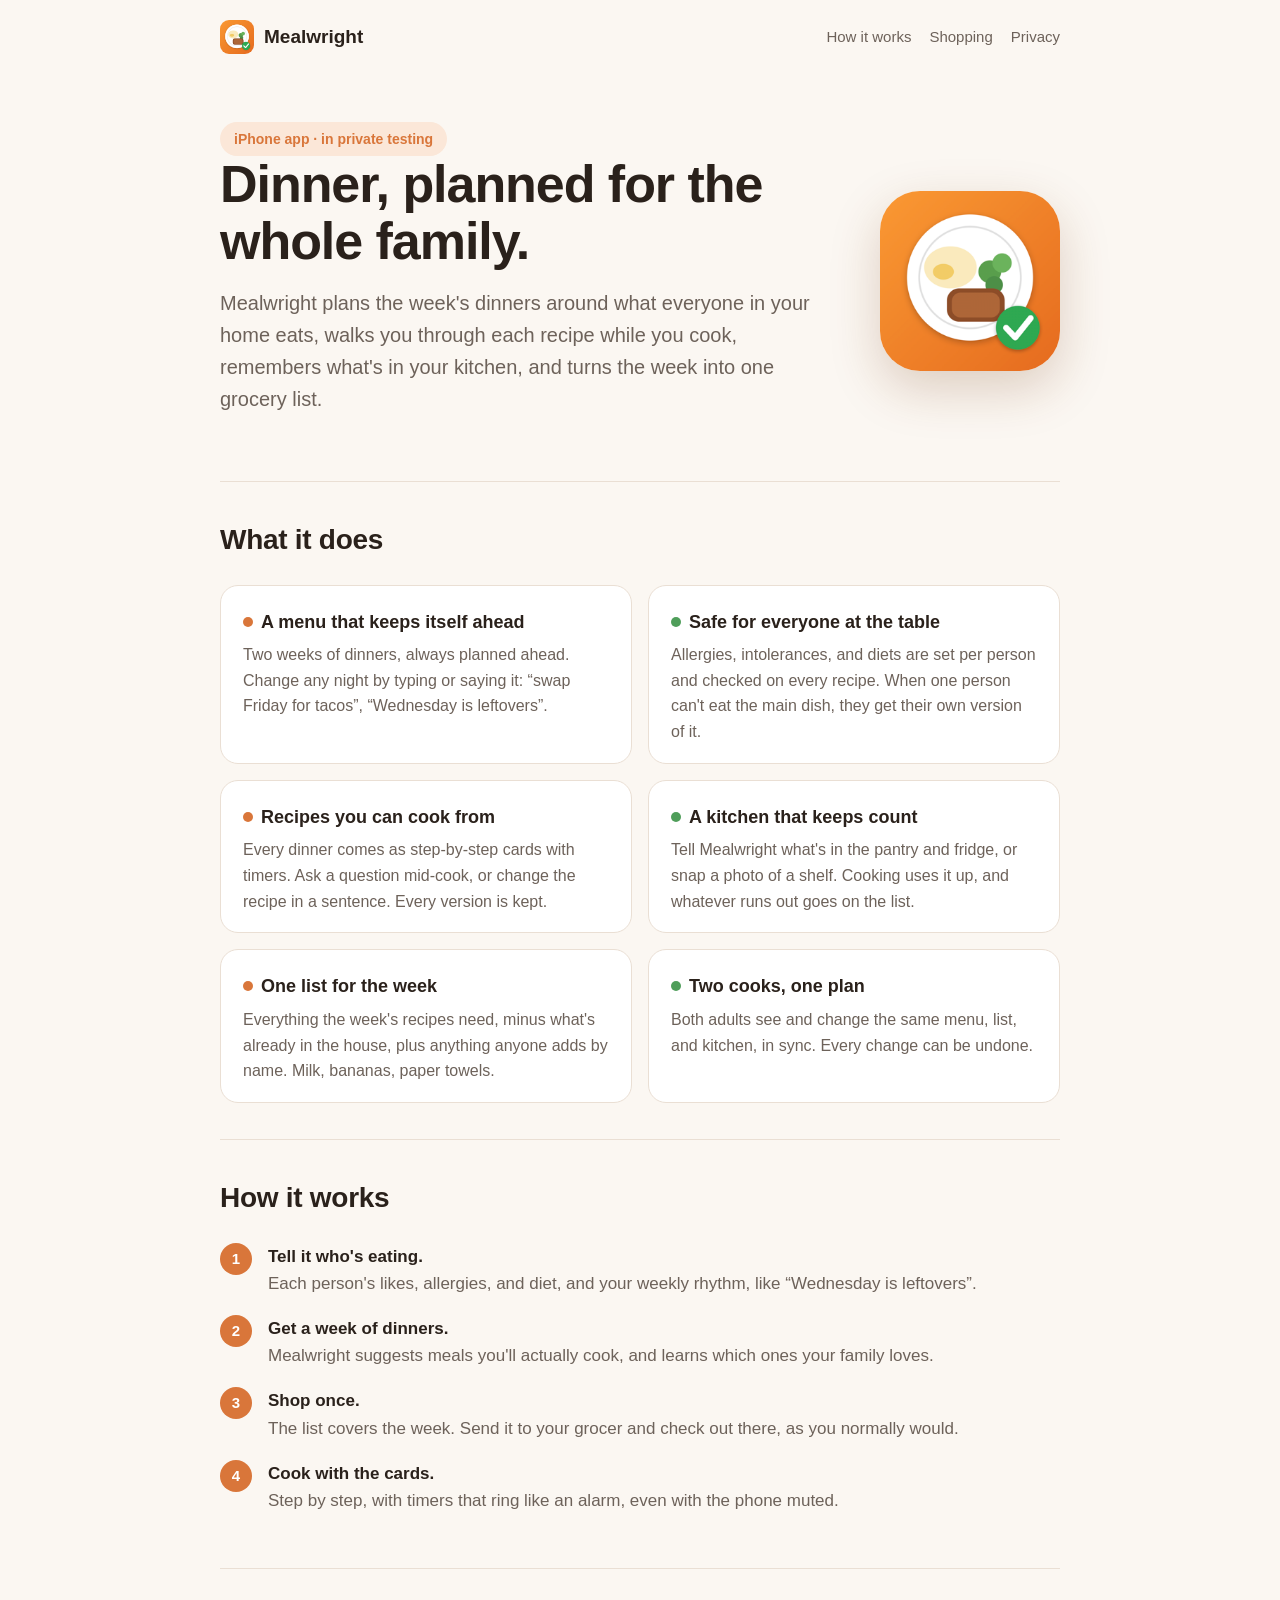
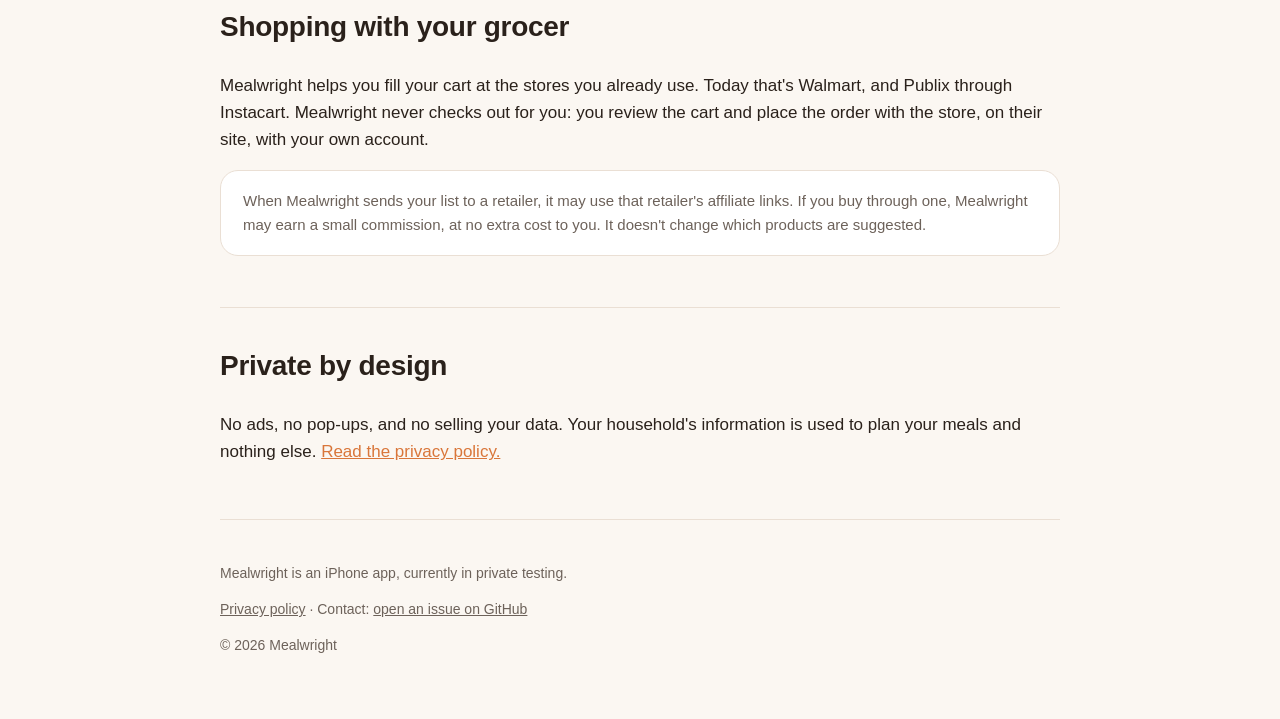
==== index.html @ 7d07ccc9 "Mealwright landing page and privacy policy" ====
<!doctype html>
<html lang="en">
<head>
  <meta charset="utf-8">
  <meta name="viewport" content="width=device-width, initial-scale=1">
  <title>Mealwright — the weeknight dinner planner for families</title>
  <meta name="description" content="Mealwright plans your family's dinners around everyone's tastes and allergies, walks you through each recipe, keeps track of your kitchen, and turns the week into one grocery list.">
  <link rel="icon" href="favicon.png">
  <link rel="stylesheet" href="style.css">
</head>
<body>
  <div class="wrap">
    <header class="top">
      <a class="brand" href="./"><img src="icon-256.png" alt="">Mealwright</a>
      <nav><a class="wide" href="#how">How it works</a><a class="wide" href="#shopping">Shopping</a><a href="privacy.html">Privacy</a></nav>
    </header>

    <main>
      <div class="hero">
        <div>
          <span class="pill">iPhone app · in private testing</span>
          <h1>Dinner, planned for the whole family.</h1>
          <p class="lede">Mealwright plans the week's dinners around what everyone in your home eats, walks you through each recipe while you cook, remembers what's in your kitchen, and turns the week into one grocery list.</p>
        </div>
        <img class="icon" src="icon-256.png" alt="The Mealwright app icon: a dinner plate with a green check mark">
      </div>

      <section>
        <h2>What it does</h2>
        <div class="grid">
          <div class="card"><h3><span class="dot"></span>A menu that keeps itself ahead</h3><p>Two weeks of dinners, always planned ahead. Change any night by typing or saying it: “swap Friday for tacos”, “Wednesday is leftovers”.</p></div>
          <div class="card"><h3><span class="dot green"></span>Safe for everyone at the table</h3><p>Allergies, intolerances, and diets are set per person and checked on every recipe. When one person can't eat the main dish, they get their own version of it.</p></div>
          <div class="card"><h3><span class="dot"></span>Recipes you can cook from</h3><p>Every dinner comes as step-by-step cards with timers. Ask a question mid-cook, or change the recipe in a sentence. Every version is kept.</p></div>
          <div class="card"><h3><span class="dot green"></span>A kitchen that keeps count</h3><p>Tell Mealwright what's in the pantry and fridge, or snap a photo of a shelf. Cooking uses it up, and whatever runs out goes on the list.</p></div>
          <div class="card"><h3><span class="dot"></span>One list for the week</h3><p>Everything the week's recipes need, minus what's already in the house, plus anything anyone adds by name. Milk, bananas, paper towels.</p></div>
          <div class="card"><h3><span class="dot green"></span>Two cooks, one plan</h3><p>Both adults see and change the same menu, list, and kitchen, in sync. Every change can be undone.</p></div>
        </div>
      </section>

      <section id="how">
        <h2>How it works</h2>
        <ol class="steps">
          <li><strong>Tell it who's eating.</strong><span>Each person's likes, allergies, and diet, and your weekly rhythm, like “Wednesday is leftovers”.</span></li>
          <li><strong>Get a week of dinners.</strong><span>Mealwright suggests meals you'll actually cook, and learns which ones your family loves.</span></li>
          <li><strong>Shop once.</strong><span>The list covers the week. Send it to your grocer and check out there, as you normally would.</span></li>
          <li><strong>Cook with the cards.</strong><span>Step by step, with timers that ring like an alarm, even with the phone muted.</span></li>
        </ol>
      </section>

      <section id="shopping">
        <h2>Shopping with your grocer</h2>
        <p>Mealwright helps you fill your cart at the stores you already use. Today that's Walmart, and Publix through Instacart. Mealwright never checks out for you: you review the cart and place the order with the store, on their site, with your own account.</p>
        <p class="note">When Mealwright sends your list to a retailer, it may use that retailer's affiliate links. If you buy through one, Mealwright may earn a small commission, at no extra cost to you. It doesn't change which products are suggested.</p>
      </section>

      <section>
        <h2>Private by design</h2>
        <p>No ads, no pop-ups, and no selling your data. Your household's information is used to plan your meals and nothing else. <a href="privacy.html">Read the privacy policy.</a></p>
      </section>
    </main>

    <footer>
      <p>Mealwright is an iPhone app, currently in private testing.</p>
      <p><a href="privacy.html">Privacy policy</a> · Contact: <a href="https://github.com/dday1231/mealwright-site/issues">open an issue on GitHub</a></p>
      <p>© 2026 Mealwright</p>
    </footer>
  </div>
</body>
</html>
---- style.css ----
:root {
  --bg: #fbf7f2;
  --surface: #ffffff;
  --text: #2a211b;
  --muted: #6d625a;
  --line: #eadfd4;
  --accent: #d9763a;
  --accent-soft: #fbe7d8;
  --green: #4f9e5a;
  --radius: 18px;
  color-scheme: light;
}
@media (prefers-color-scheme: dark) {
  :root {
    --bg: #1b1714;
    --surface: #262019;
    --text: #f3ece6;
    --muted: #b3a79d;
    --line: #3a3129;
    --accent: #ef9458;
    --accent-soft: #3a2a1f;
    --green: #6cbf77;
    color-scheme: dark;
  }
}
* { box-sizing: border-box; }
html { -webkit-text-size-adjust: 100%; }
body {
  margin: 0;
  background: var(--bg);
  color: var(--text);
  font: 17px/1.6 -apple-system, BlinkMacSystemFont, "SF Pro Text", "Segoe UI", Roboto, Helvetica, Arial, sans-serif;
}
a { color: var(--accent); }
.wrap { max-width: 880px; margin: 0 auto; padding: 0 20px; }

header.top {
  display: flex; align-items: center; justify-content: space-between;
  padding: 20px 0;
}
.brand { display: flex; align-items: center; gap: 10px; text-decoration: none; color: var(--text); font-weight: 700; font-size: 19px; }
.brand img { width: 34px; height: 34px; border-radius: 9px; }
nav { white-space: nowrap; }
nav a { color: var(--muted); text-decoration: none; margin-left: 18px; font-size: 15px; }
nav a:hover { color: var(--text); }

.hero { padding: 48px 0 40px; display: grid; grid-template-columns: 1fr auto; gap: 40px; align-items: center; }
.hero h1 { font-size: clamp(34px, 6vw, 52px); line-height: 1.08; letter-spacing: -0.02em; margin: 0 0 18px; }
.hero p.lede { font-size: 20px; color: var(--muted); margin: 0 0 26px; max-width: 34em; }
.hero .icon { width: 180px; height: 180px; border-radius: 40px; box-shadow: 0 18px 50px rgba(120, 60, 20, 0.22); }
.pill { display: inline-block; background: var(--accent-soft); color: var(--accent); font-weight: 600; font-size: 14px; padding: 6px 14px; border-radius: 999px; }

section { padding: 36px 0; border-top: 1px solid var(--line); }
section h2 { font-size: 28px; letter-spacing: -0.01em; margin: 0 0 22px; }
.grid { display: grid; grid-template-columns: repeat(2, minmax(0, 1fr)); gap: 16px; }
.card { background: var(--surface); border: 1px solid var(--line); border-radius: var(--radius); padding: 22px 22px 18px; }
.card h3 { margin: 0 0 6px; font-size: 18px; }
.card p { margin: 0; color: var(--muted); font-size: 16px; }
.card .dot { display: inline-block; width: 10px; height: 10px; border-radius: 50%; background: var(--accent); margin-right: 8px; vertical-align: 1px; }
.card .dot.green { background: var(--green); }

.steps { counter-reset: step; list-style: none; padding: 0; margin: 0; }
.steps li { counter-increment: step; position: relative; padding: 0 0 18px 48px; }
.steps li::before {
  content: counter(step); position: absolute; left: 0; top: 0;
  width: 32px; height: 32px; border-radius: 50%; background: var(--accent); color: #fff;
  font-weight: 700; display: grid; place-items: center; font-size: 15px;
}
.steps li strong { display: block; }
.steps li span { color: var(--muted); }

.note { background: var(--surface); border: 1px solid var(--line); border-radius: var(--radius); padding: 18px 22px; color: var(--muted); font-size: 15px; }

footer { border-top: 1px solid var(--line); padding: 28px 0 48px; color: var(--muted); font-size: 14px; }
footer a { color: var(--muted); }

/* Privacy policy */
.doc { padding: 24px 0 40px; }
.doc h1 { font-size: 38px; letter-spacing: -0.02em; margin: 12px 0 6px; }
.doc .updated { color: var(--muted); margin: 0 0 28px; }
.doc h2 { font-size: 22px; margin: 34px 0 10px; }
.doc p, .doc li { color: var(--text); }
.doc ul { padding-left: 22px; }
.doc li { margin-bottom: 6px; }

@media (max-width: 680px) {
  .hero { grid-template-columns: 1fr; padding-top: 24px; }
  .hero .icon { width: 112px; height: 112px; border-radius: 26px; order: -1; }
  .grid { grid-template-columns: 1fr; }
  nav a { margin-left: 12px; }
  nav a.wide { display: none; }
}
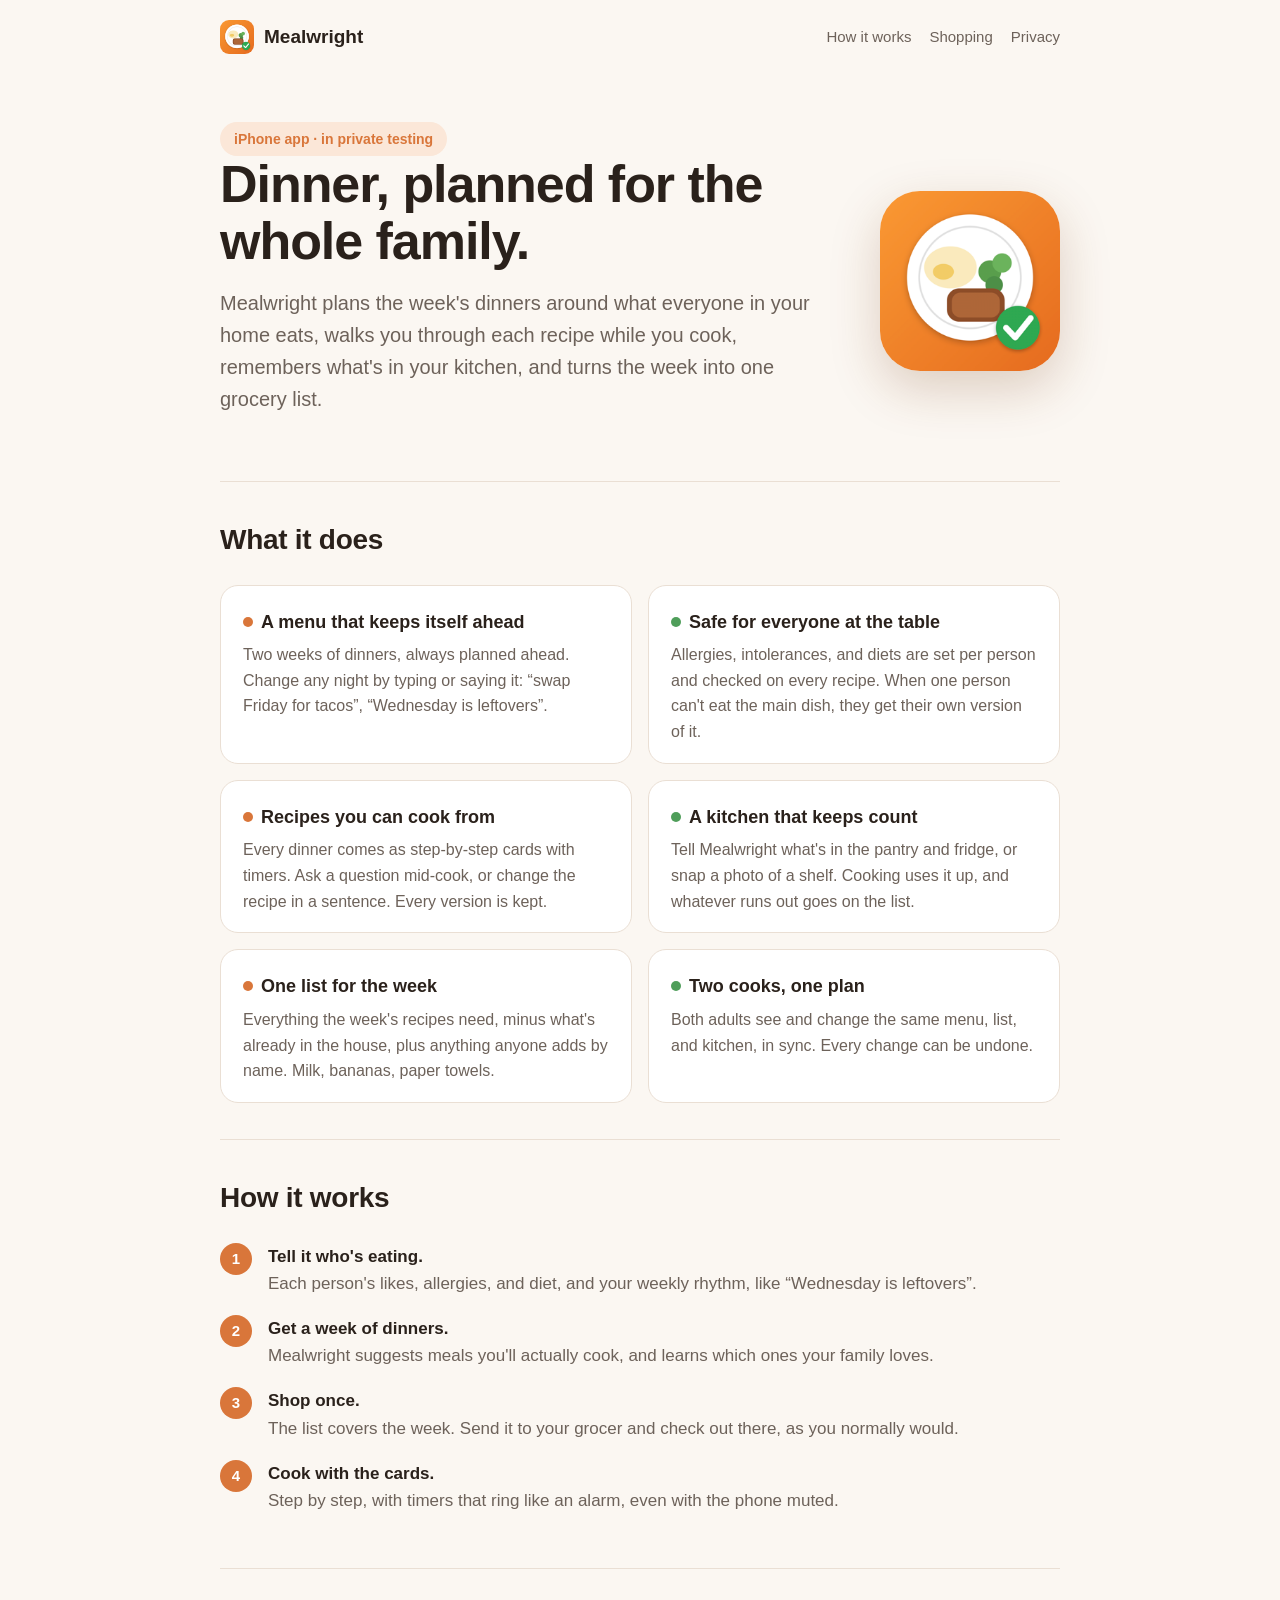
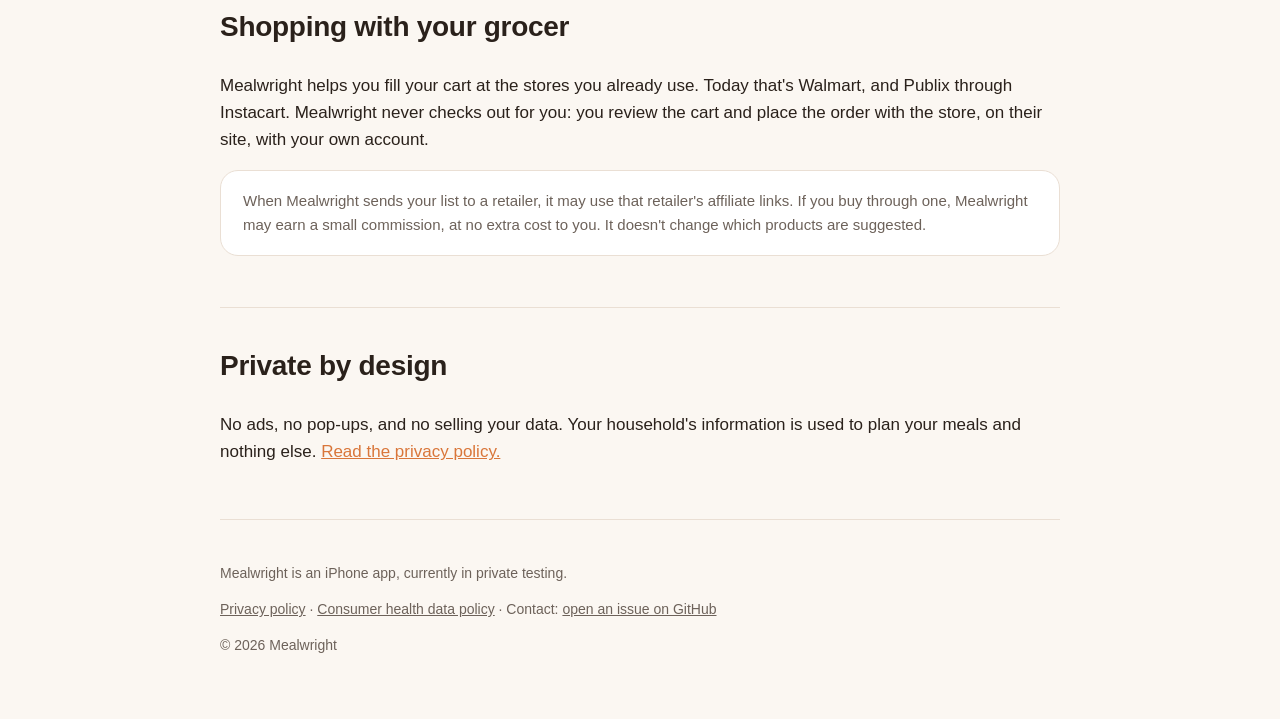
==== commit b970c346: "Publish site from mealwright@4859d8d" ====
--- a/index.html
+++ b/index.html
@@ -61,7 +61,7 @@
 
     <footer>
       <p>Mealwright is an iPhone app, currently in private testing.</p>
-      <p><a href="privacy.html">Privacy policy</a> · Contact: <a href="https://github.com/dday1231/mealwright-site/issues">open an issue on GitHub</a></p>
+      <p><a href="privacy.html">Privacy policy</a> · <a href="health-data.html">Consumer health data policy</a> · Contact: <a href="https://github.com/dday1231/mealwright-site/issues">open an issue on GitHub</a></p>
       <p>© 2026 Mealwright</p>
     </footer>
   </div>
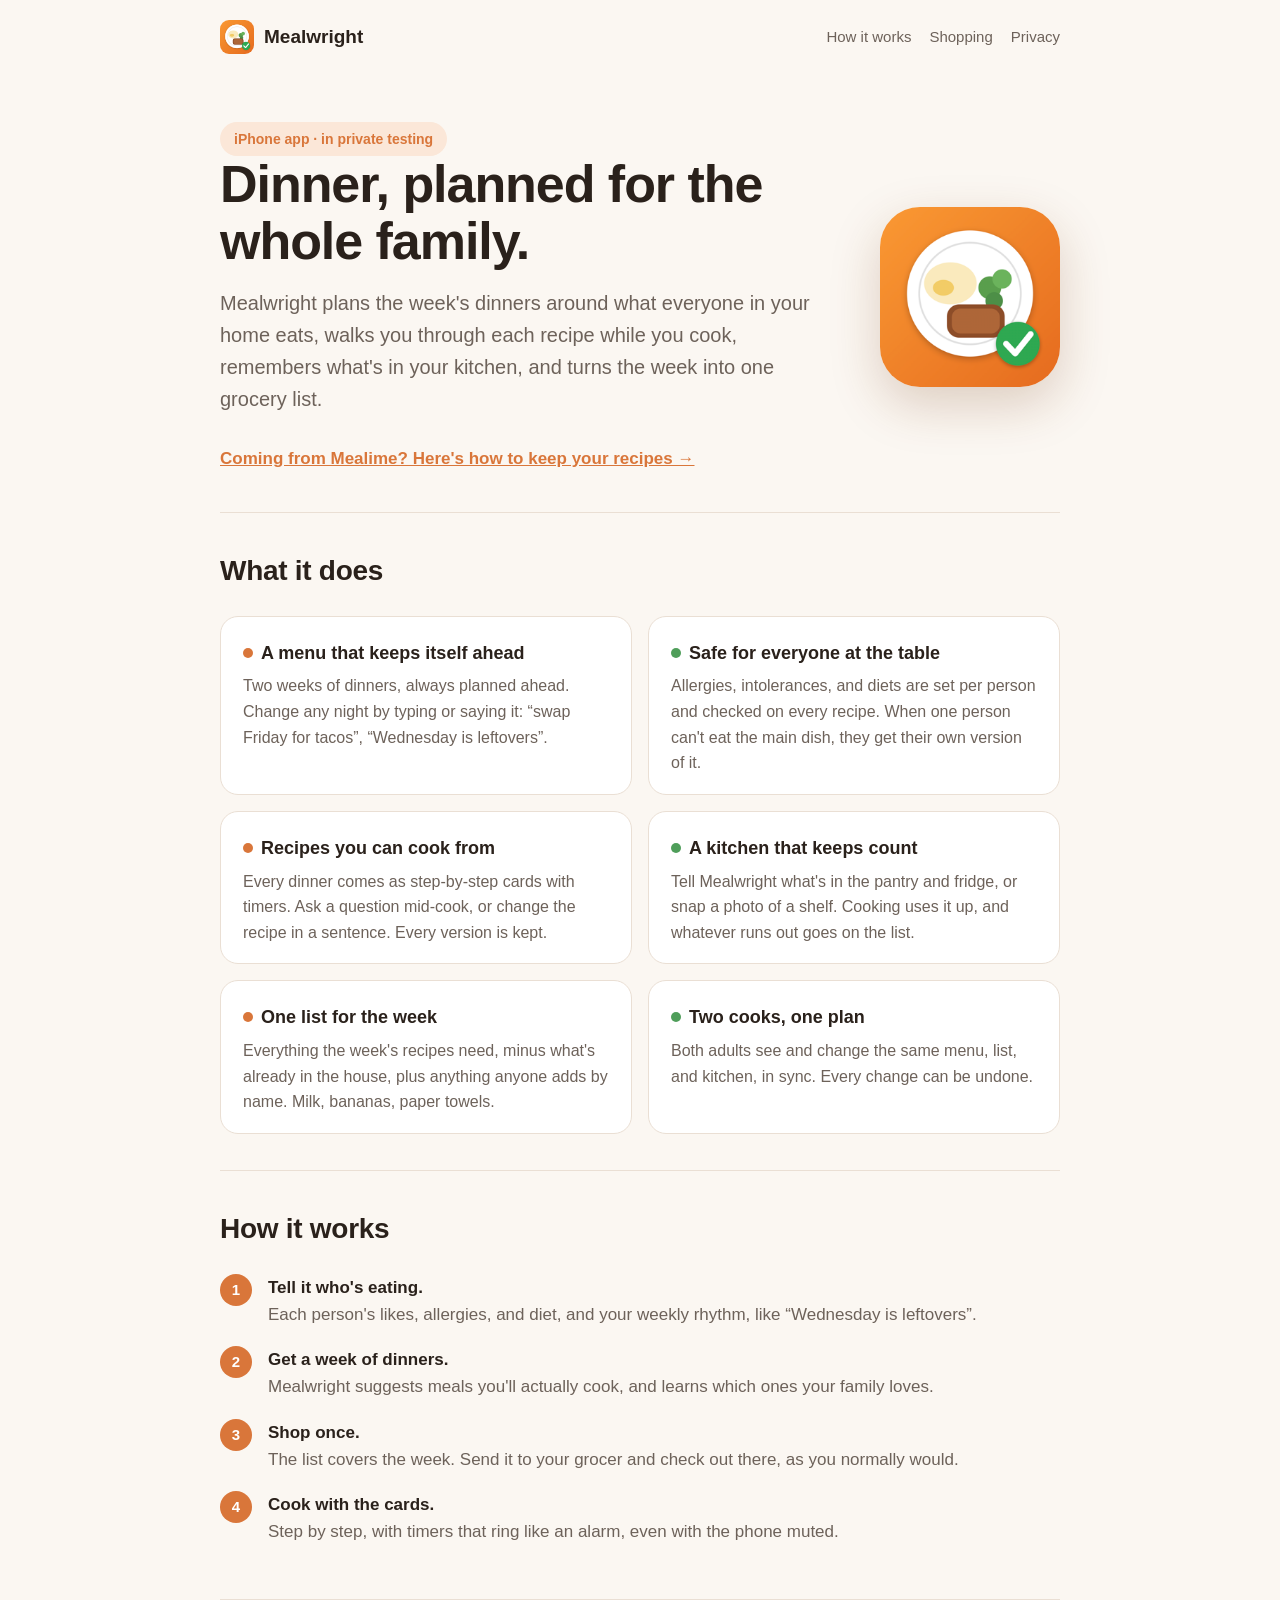
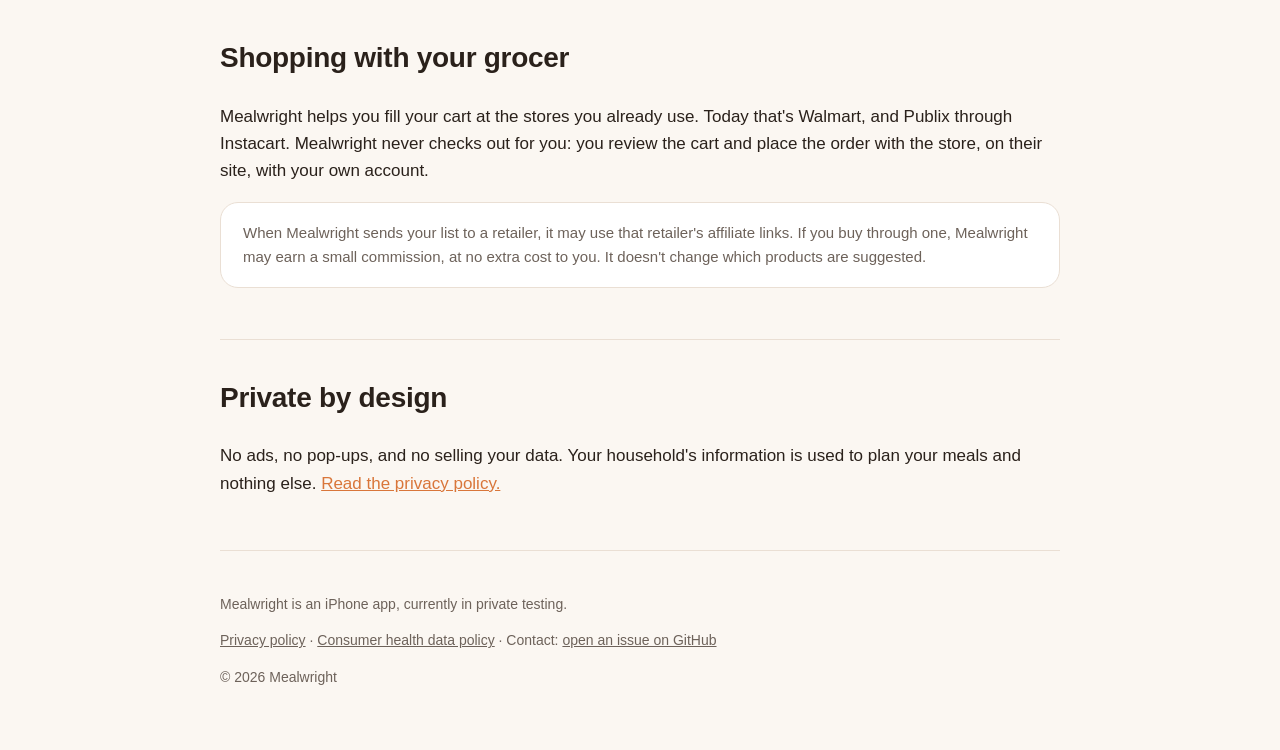
==== commit 6c60435d: "Publish site from mealwright@37a0f93" ====
--- a/index.html
+++ b/index.html
@@ -21,6 +21,7 @@
           <span class="pill">iPhone app · in private testing</span>
           <h1>Dinner, planned for the whole family.</h1>
           <p class="lede">Mealwright plans the week's dinners around what everyone in your home eats, walks you through each recipe while you cook, remembers what's in your kitchen, and turns the week into one grocery list.</p>
+          <a class="from" href="mealime.html">Coming from Mealime? Here's how to keep your recipes →</a>
         </div>
         <img class="icon" src="icon-256.png" alt="The Mealwright app icon: a dinner plate with a green check mark">
       </div>
--- a/style.css
+++ b/style.css
@@ -83,6 +83,30 @@
 .doc ul { padding-left: 22px; }
 .doc li { margin-bottom: 6px; }
 
+/* Waitlist form (mealime.html) */
+.signup { display: grid; gap: 10px; max-width: 520px; margin: 22px 0 14px; padding: 22px; background: var(--surface); border: 1px solid var(--line); border-radius: var(--radius); }
+.signup label { font-weight: 600; font-size: 16px; }
+.signup .optional { color: var(--muted); font-weight: 400; font-size: 14px; margin-left: 6px; }
+.signup input[type=email], .signup select {
+  width: 100%; font: inherit; font-size: 17px; color: var(--text); background: var(--bg);
+  border: 1px solid var(--line); border-radius: 12px; padding: 12px 14px; margin-bottom: 8px;
+}
+.signup input[type=email]:focus, .signup select:focus { outline: 2px solid var(--accent); outline-offset: 1px; }
+.signup .check { display: flex; gap: 10px; align-items: center; font-weight: 400; margin: 4px 0 8px; }
+.signup .check input { width: 20px; height: 20px; accent-color: var(--accent); }
+.signup button {
+  font: inherit; font-weight: 700; font-size: 17px; color: #fff; background: var(--accent);
+  border: 0; border-radius: 999px; padding: 13px 22px; cursor: pointer; justify-self: start;
+}
+.signup button:disabled { opacity: 0.6; cursor: default; }
+.signup button:focus-visible { outline: 2px solid var(--text); outline-offset: 2px; }
+.signup .hp { position: absolute; left: -10000px; width: 1px; height: 1px; overflow: hidden; }
+.status { margin: 4px 0 0; min-height: 1.6em; color: var(--muted); }
+.status.done { color: var(--green); font-weight: 600; }
+.status.error { color: #c2410c; font-weight: 600; }
+.fine { color: var(--muted); font-size: 15px; }
+.hero .from { display: inline-block; margin-top: 4px; font-weight: 600; }
+
 @media (max-width: 680px) {
   .hero { grid-template-columns: 1fr; padding-top: 24px; }
   .hero .icon { width: 112px; height: 112px; border-radius: 26px; order: -1; }
